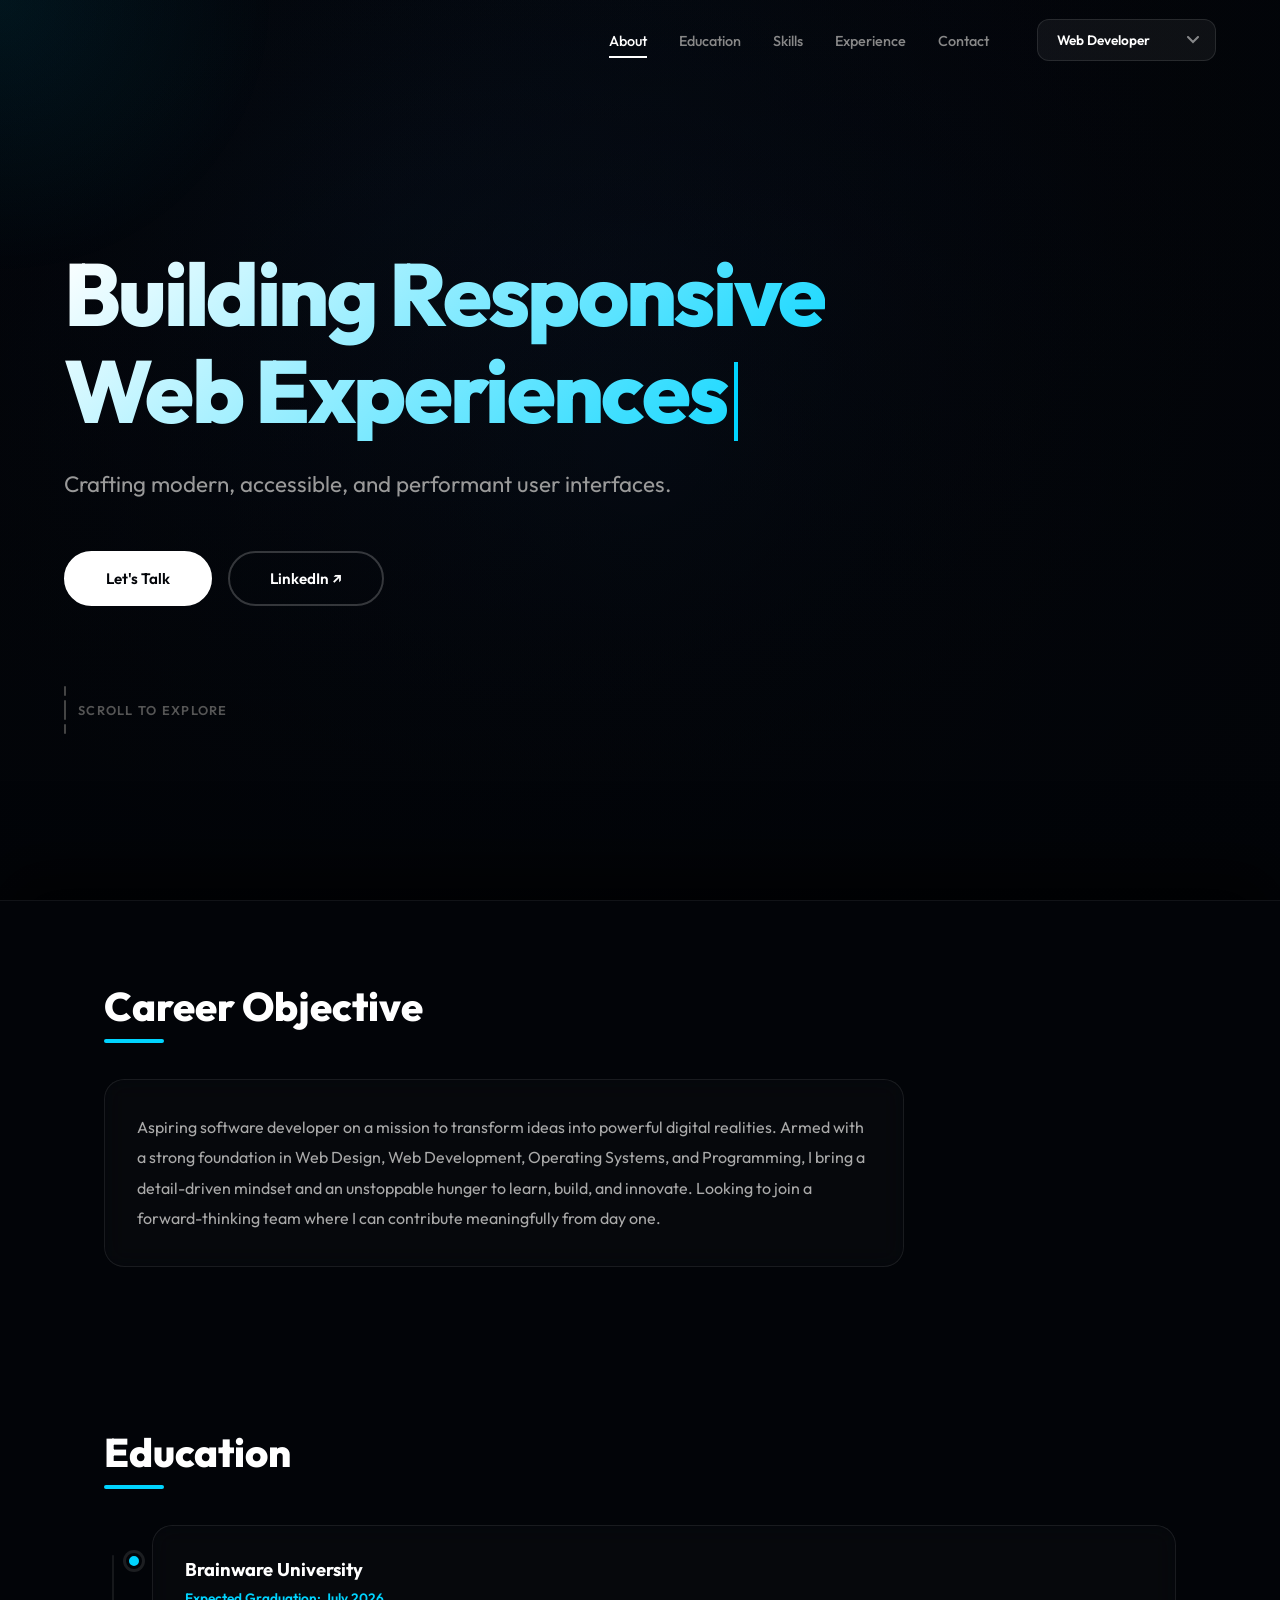
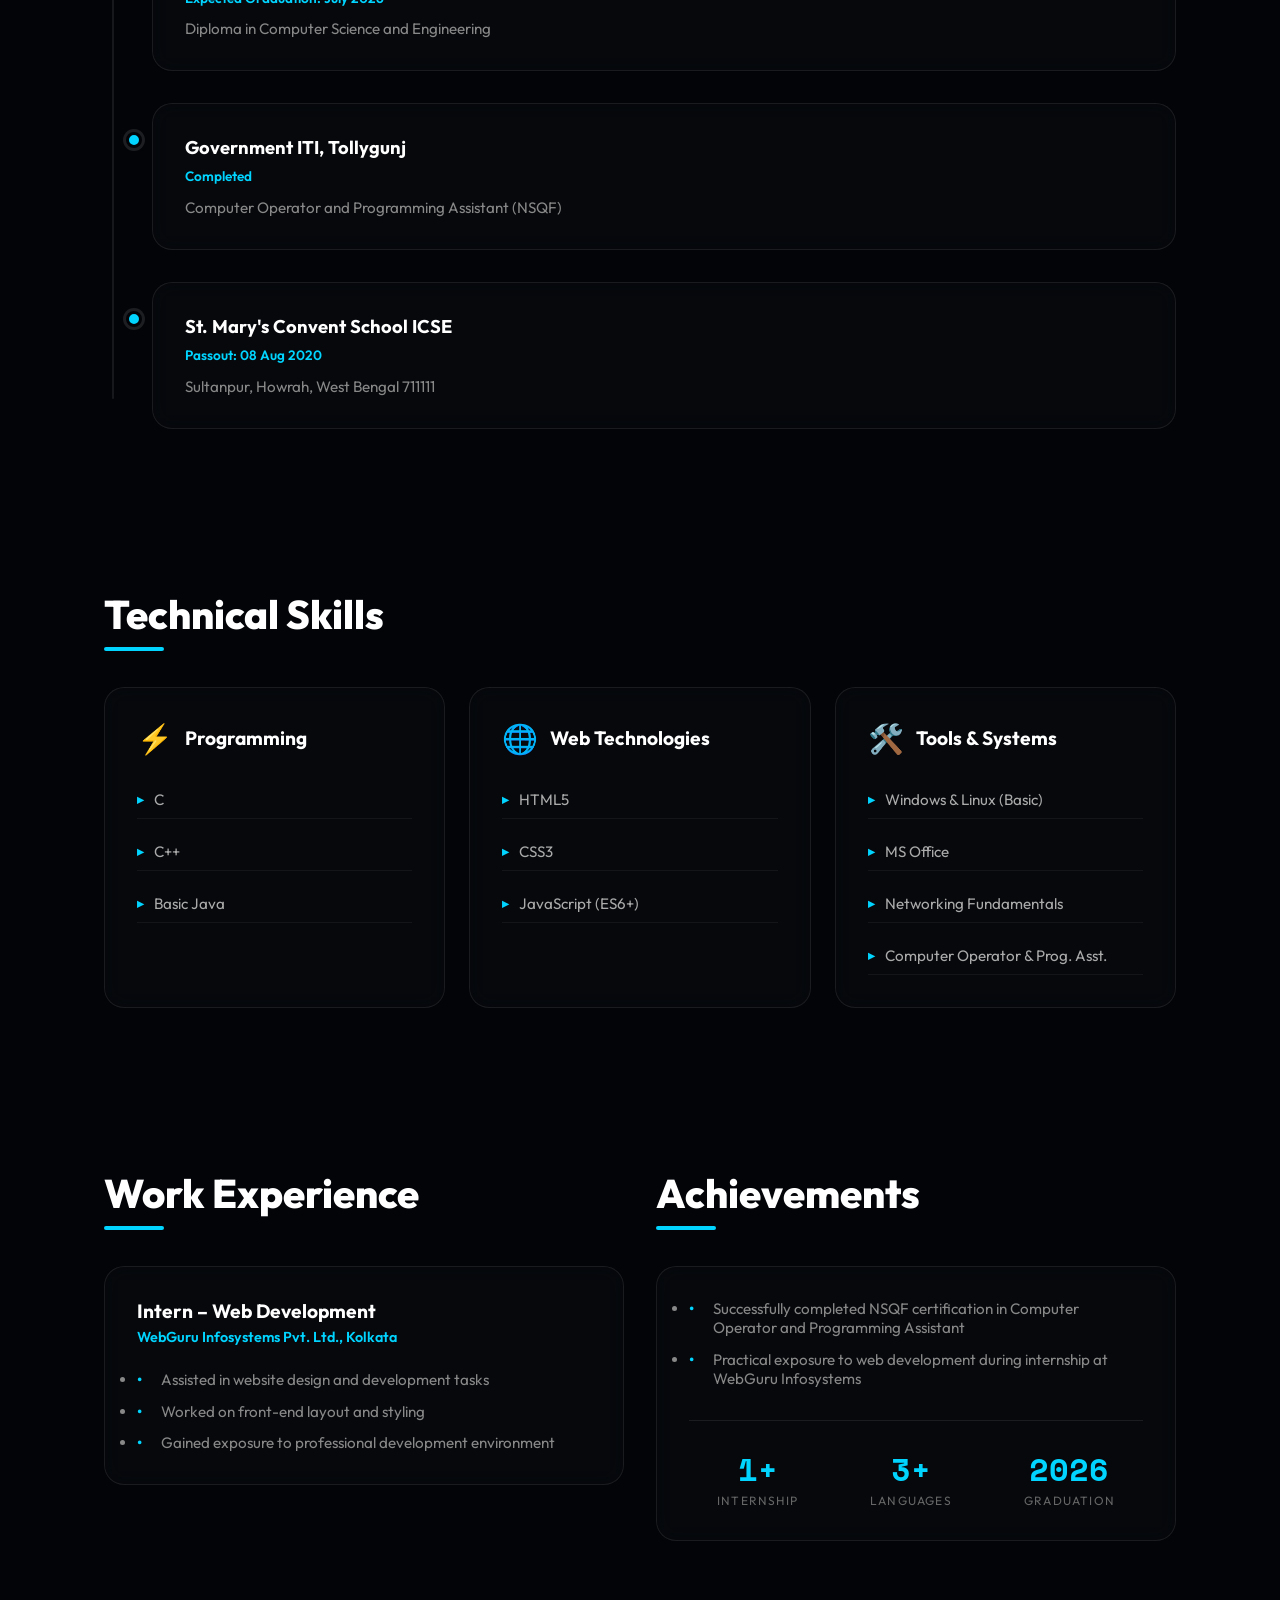
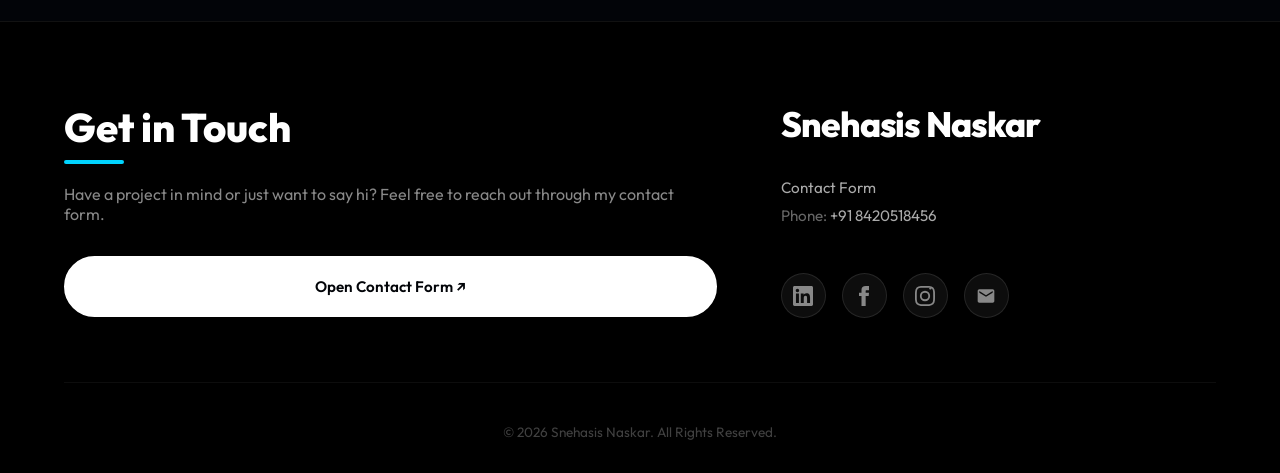
==== Portfolio.html @ 08386477 "Add files via upload" ====
<!DOCTYPE html>
<html lang="en">

<head>
    <meta charset="UTF-8">
    <meta name="viewport" content="width=device-width, initial-scale=1.0">
    <title>Snehasis Naskar | Portfolio</title>
    <meta name="description" content="Portfolio of Snehasis Naskar - Web Designer & Developer">

    <!-- Google Fonts -->
    <link rel="preconnect" href="https://fonts.googleapis.com">
    <link rel="preconnect" href="https://fonts.gstatic.com" crossorigin>
    <link
        href="https://fonts.googleapis.com/css2?family=Outfit:wght@300;400;500;600;700;800&family=Space+Mono:wght@400;700&display=swap"
        rel="stylesheet">
    <link rel="stylesheet" href="style.css">
</head>

<body>
    <!-- Cursor Glow -->
    <div id="cursor-glow"></div>

    <!-- Parallax Background -->
    <div class="parallax-bg" id="parallax-bg">
        <div class="bg-gradient"></div>
        <div id="video-wrapper"
            style="position: absolute; width: 100%; height: 100%; transition: transform 0.1s ease-out;">
            <video id="bg-video" autoplay loop muted playsinline
                style="position: absolute; top: 0; left: 0; width: 100%; height: 100%; object-fit: cover; pointer-events: none;">
                <source src="Mac teardown.mp4" type="video/mp4">
            </video>
            <div class="dynamic-lighting" id="dynamic-lighting"></div>
        </div>
        <div class="bg-overlay"></div>
    </div>

    <!-- Navigation -->
    <nav id="navbar">
        <div class="nav-container">
            <!-- Logo removed -->
            <div style="width: 20px;"></div>

            <div class="desktop-nav">
                <ul class="nav-links">
                    <li><a class="nav-link" data-section="about">About</a></li>
                    <li><a class="nav-link" data-section="education">Education</a></li>
                    <li><a class="nav-link" data-section="skills">Skills</a></li>
                    <li><a class="nav-link" data-section="experience">Experience</a></li>
                    <li><a class="nav-link" data-section="contact">Contact</a></li>
                </ul>

                <select class="variant-selector" id="variant-selector">
                    <option value="web-dev">Web Developer</option>
                    <option value="sys-ops">System Operations</option>
                    <option value="prog">Programmer</option>
                </select>
            </div>

            <button class="mobile-burger" id="mobile-burger">
                <span class="burger-line"></span>
                <span class="burger-line"></span>
                <span class="burger-line"></span>
            </button>
        </div>

        <div class="mobile-menu" id="mobile-menu">
            <a class="nav-link" data-section="about">About</a>
            <a class="nav-link" data-section="education">Education</a>
            <a class="nav-link" data-section="skills">Skills</a>
            <a class="nav-link" data-section="experience">Experience</a>
            <a class="nav-link" data-section="contact">Contact</a>
            <select class="variant-selector">
                <option value="web-dev">Web Developer</option>
                <option value="sys-ops">System Operations</option>
                <option value="prog">Programmer</option>
            </select>
        </div>
    </nav>

    <main>
        <!-- Hero Section -->
        <section id="hero">
            <div class="hero-content">
                <h1 id="headline"></h1>
                <p class="tagline" id="tagline"></p>

                <div class="cta-buttons">
                    <a href="https://docs.google.com/forms/d/e/1FAIpQLSc_lkWkjwYDTWNq-R2OIMHLxlBp-eMsYTxAWvpbk_37scB9UQ/viewform?usp=publish-editor"
                        target="_blank" rel="noopener noreferrer" class="btn btn-primary">Let's Talk</a>
                    <a href="https://www.linkedin.com/in/snehasis-naskar-945448301/" target="_blank"
                        rel="noopener noreferrer" class="btn btn-secondary">
                        LinkedIn ↗
                    </a>
                </div>

                <div class="scroll-indicator">
                    <div class="scroll-bars">
                        <div class="scroll-bar"></div>
                        <div class="scroll-bar"></div>
                        <div class="scroll-bar"></div>
                    </div>
                    Scroll to Explore
                </div>
            </div>
        </section>

        <!-- Main Content -->
        <div class="main-content">
            <!-- About -->
            <section id="about" class="section-content">
                <div class="fade-in-scroll">
                    <h2 class="section-title">Career Objective</h2>
                    <div class="glass-card" style="max-width: 800px;">
                        <p style="color: #aaa; line-height: 1.9; font-size: 1rem;">
                            Aspiring software developer on a mission to transform ideas into powerful digital realities.
                            Armed with a strong foundation in Web Design, Web Development, Operating Systems, and
                            Programming, I bring a detail-driven mindset and an unstoppable hunger to learn, build, and
                            innovate. Looking to join a forward-thinking team where I can contribute meaningfully from
                            day one.
                        </p>
                    </div>
                </div>
            </section>

            <!-- Education -->
            <section id="education" class="section-content">
                <div class="fade-in-scroll">
                    <h2 class="section-title">Education</h2>
                    <div class="timeline-container">
                        <div class="timeline-line"></div>
                        <div class="timeline-items">
                            <div class="timeline-item fade-in-scroll">
                                <div class="timeline-dot"></div>
                                <div class="glass-card">
                                    <h3 class="timeline-school">Brainware University</h3>
                                    <p class="timeline-dates">Expected Graduation: July 2026</p>
                                    <p class="timeline-detail">Diploma in Computer Science and Engineering</p>
                                </div>
                            </div>

                            <div class="timeline-item fade-in-scroll">
                                <div class="timeline-dot"></div>
                                <div class="glass-card">
                                    <h3 class="timeline-school">Government ITI, Tollygunj</h3>
                                    <p class="timeline-dates">Completed</p>
                                    <p class="timeline-detail">Computer Operator and Programming Assistant (NSQF)</p>
                                </div>
                            </div>

                            <div class="timeline-item fade-in-scroll">
                                <div class="timeline-dot"></div>
                                <div class="glass-card">
                                    <h3 class="timeline-school">St. Mary's Convent School ICSE</h3>
                                    <p class="timeline-dates">Passout: 08 Aug 2020</p>
                                    <p class="timeline-detail">Sultanpur, Howrah, West Bengal 711111</p>
                                </div>
                            </div>
                        </div>
                    </div>
                </div>
            </section>

            <!-- Skills -->
            <section id="skills" class="section-content">
                <div class="fade-in-scroll">
                    <h2 class="section-title">Technical Skills</h2>
                    <div class="skills-grid">
                        <div class="glass-card fade-in-scroll">
                            <div class="skill-header">
                                <span class="skill-icon">⚡</span>
                                <h3 class="skill-title">Programming</h3>
                            </div>
                            <div class="skill-items">
                                <div class="skill-item"><span class="skill-arrow">▸</span>C</div>
                                <div class="skill-item"><span class="skill-arrow">▸</span>C++</div>
                                <div class="skill-item"><span class="skill-arrow">▸</span>Basic Java</div>
                            </div>
                        </div>

                        <div class="glass-card fade-in-scroll">
                            <div class="skill-header">
                                <span class="skill-icon">🌐</span>
                                <h3 class="skill-title">Web Technologies</h3>
                            </div>
                            <div class="skill-items">
                                <div class="skill-item"><span class="skill-arrow">▸</span>HTML5</div>
                                <div class="skill-item"><span class="skill-arrow">▸</span>CSS3</div>
                                <div class="skill-item"><span class="skill-arrow">▸</span>JavaScript (ES6+)</div>
                            </div>
                        </div>

                        <div class="glass-card fade-in-scroll">
                            <div class="skill-header">
                                <span class="skill-icon">🛠️</span>
                                <h3 class="skill-title">Tools & Systems</h3>
                            </div>
                            <div class="skill-items">
                                <div class="skill-item"><span class="skill-arrow">▸</span>Windows & Linux (Basic)</div>
                                <div class="skill-item"><span class="skill-arrow">▸</span>MS Office</div>
                                <div class="skill-item"><span class="skill-arrow">▸</span>Networking Fundamentals</div>
                                <div class="skill-item"><span class="skill-arrow">▸</span>Computer Operator & Prog.
                                    Asst.</div>
                            </div>
                        </div>
                    </div>
                </div>
            </section>

            <!-- Experience -->
            <section id="experience" class="section-content">
                <div class="split">
                    <div class="fade-in-scroll">
                        <h2 class="section-title">Work Experience</h2>
                        <div class="glass-card">
                            <h3 class="experience-title">Intern – Web Development</h3>
                            <p class="experience-company">WebGuru Infosystems Pvt. Ltd., Kolkata</p>
                            <ul class="bullet-list">
                                <li class="bullet-item">Assisted in website design and development tasks</li>
                                <li class="bullet-item">Worked on front-end layout and styling</li>
                                <li class="bullet-item">Gained exposure to professional development environment</li>
                            </ul>
                        </div>
                    </div>

                    <div class="fade-in-scroll">
                        <h2 class="section-title">Achievements</h2>
                        <div class="glass-card">
                            <ul class="bullet-list" style="margin-bottom: 2rem;">
                                <li class="bullet-item">Successfully completed NSQF certification in Computer Operator
                                    and Programming Assistant</li>
                                <li class="bullet-item">Practical exposure to web development during internship at
                                    WebGuru Infosystems</li>
                            </ul>
                            <div class="stats">
                                <div class="stat">
                                    <div class="stat-number">1+</div>
                                    <div class="stat-label">Internship</div>
                                </div>
                                <div class="stat">
                                    <div class="stat-number">3+</div>
                                    <div class="stat-label">Languages</div>
                                </div>
                                <div class="stat">
                                    <div class="stat-number">2026</div>
                                    <div class="stat-label">Graduation</div>
                                </div>
                            </div>
                        </div>
                    </div>
                </div>
            </section>
        </div>
    </main>

    <!-- Footer / Contact -->
    <footer id="contact">
        <div class="footer-container">
            <div class="fade-in-scroll">
                <div class="footer-content">
                    <div class="contact-form-container fade-in-scroll">
                        <h3 class="section-title" style="margin-bottom: 2rem;">Get in Touch</h3>
                        <p style="color: #888; margin-bottom: 2rem;">Have a project in mind or just want to say hi? Feel
                            free to reach out through my contact form.</p>
                        <a href="https://docs.google.com/forms/d/e/1FAIpQLSc_lkWkjwYDTWNq-R2OIMHLxlBp-eMsYTxAWvpbk_37scB9UQ/viewform?usp=publish-editor"
                            target="_blank" rel="noopener noreferrer" class="btn btn-primary"
                            style="width: 100%; display: flex; align-items: center; justify-content: center; gap: 0.5rem; padding: 1.2rem;">
                            Open Contact Form ↗
                        </a>
                    </div>

                    <div class="footer-info fade-in-scroll">
                        <h2 style="margin-bottom: 2rem;">Snehasis Naskar</h2>
                        <p>
                            <a href="https://docs.google.com/forms/d/e/1FAIpQLSc_lkWkjwYDTWNq-R2OIMHLxlBp-eMsYTxAWvpbk_37scB9UQ/viewform?usp=publish-editor"
                                target="_blank" rel="noopener noreferrer" class="footer-link">Contact Form</a>
                        </p>
                        <p>
                            Phone:
                            <a href="tel:8420518456" class="footer-link">+91 8420518456</a>
                        </p>

                        <div class="social-links" style="margin-top: 3rem;">
                            <a href="https://www.linkedin.com/in/snehasis-naskar-945448301/" target="_blank"
                                rel="noopener noreferrer" class="social-btn" aria-label="LinkedIn">
                                <svg width="20" height="20" viewBox="0 0 24 24" fill="currentColor">
                                    <path
                                        d="M20.447 20.452h-3.554v-5.569c0-1.328-.027-3.037-1.852-3.037-1.853 0-2.136 1.445-2.136 2.939v5.667H9.351V9h3.414v1.561h.046c.477-.9 1.637-1.85 3.37-1.85 3.601 0 4.267 2.37 4.267 5.455v6.286zM5.337 7.433c-1.144 0-2.063-.926-2.063-2.065 0-1.138.92-2.063 2.063-2.063 1.14 0 2.064.925 2.064 2.063 0 1.139-.925 2.065-2.064 2.065zm1.782 13.019H3.555V9h3.564v11.452zM22.225 0H1.771C.792 0 0 .774 0 1.729v20.542C0 23.227.792 24 1.771 24h20.451C23.2 24 24 23.227 24 22.271V1.729C24 .774 23.2 0 22.222 0h.003z" />
                                </svg>
                            </a>
                            <a href="https://www.facebook.com/profile.php?id=61574860652946" target="_blank"
                                rel="noopener noreferrer" class="social-btn" aria-label="Facebook">
                                <svg width="20" height="20" viewBox="0 0 24 24" fill="currentColor">
                                    <path
                                        d="M9 8h-3v4h3v12h5v-12h3.642l.358-4h-4v-1.667c0-.955.192-1.333 1.115-1.333h2.885v-5h-3.808c-3.596 0-5.192 1.583-5.192 4.615v3.385z" />
                                </svg>
                            </a>
                            <a href="https://www.instagram.com/theobysnehasis?igsh=OGsxNzd0MXVta3pm" target="_blank"
                                rel="noopener noreferrer" class="social-btn" aria-label="Instagram">
                                <svg width="20" height="20" viewBox="0 0 24 24" fill="currentColor">
                                    <path
                                        d="M12 2.163c3.204 0 3.584.012 4.85.07 3.252.148 4.771 1.691 4.919 4.919.058 1.265.069 1.645.069 4.849 0 3.205-.012 3.584-.069 4.849-.149 3.225-1.664 4.771-4.919 4.919-1.266.058-1.644.07-4.85.07-3.204 0-3.584-.012-4.849-.07-3.26-.149-4.771-1.699-4.919-4.92-.058-1.265-.07-1.644-.07-4.849 0-3.204.013-3.583.07-4.849.149-3.227 1.664-4.771 4.919-4.919 1.266-.057 1.645-.069 4.849-.069zM12 0C8.741 0 8.333.014 7.053.072 2.695.272.273 2.69.073 7.052.014 8.333 0 8.741 0 12c0 3.259.014 3.668.072 4.948.2 4.358 2.618 6.78 6.98 6.98C8.333 23.986 8.741 24 12 24c3.259 0 3.668-.014 4.948-.072 4.354-.2 6.782-2.618 6.979-6.98.059-1.28.073-1.689.073-4.948 0-3.259-.014-3.667-.072-4.947-.196-4.354-2.617-6.78-6.979-6.98C15.668.014 15.259 0 12 0zm0 5.838a6.162 6.162 0 100 12.324 6.162 6.162 0 000-12.324zM12 16a4 4 0 110-8 4 4 0 010 8zm6.406-11.845a1.44 1.44 0 100-2.881 1.44 1.44 0 000 2.881z" />
                                </svg>
                            </a>
                            <a href="https://docs.google.com/forms/d/e/1FAIpQLSc_lkWkjwYDTWNq-R2OIMHLxlBp-eMsYTxAWvpbk_37scB9UQ/viewform?usp=publish-editor"
                                target="_blank" rel="noopener noreferrer" class="social-btn" aria-label="Email">
                                <svg width="20" height="20" viewBox="0 0 24 24" fill="currentColor">
                                    <path
                                        d="M20 4H4C2.9 4 2.01 4.9 2.01 6L2 18C2 19.1 2.9 20 4 20H20C21.1 20 22 19.1 22 18V6C22 4.9 21.1 4 20 4ZM20 8L12 13L4 8V6L12 11L20 6V8Z" />
                                </svg>
                            </a>
                        </div>
                    </div>
                </div>

                <div class="footer-bottom">
                    © 2026 Snehasis Naskar. All Rights Reserved.
                </div>
            </div>
        </div>
    </footer>
    <script src="Script.js"></script>
</body>

</html>
---- style.css ----
* {
    margin: 0;
    padding: 0;
    box-sizing: border-box;
}

html {
    scroll-behavior: smooth;
}

body {
    font-family: 'Outfit', 'Segoe UI', sans-serif;
    background: #020408;
    color: #ffffff;
    min-height: 100vh;
    overflow-x: hidden;
    -webkit-font-smoothing: antialiased;
    -moz-osx-font-smoothing: grayscale;
}

:root {
    --accent-color: #00d4ff;
}

/* Animations */
@keyframes pulse {
    0% {
        transform: scale(1);
        opacity: 0.8;
    }

    100% {
        transform: scale(1.05);
        opacity: 1;
    }
}

@keyframes float {

    0%,
    100% {
        transform: translateY(0px) translateX(0px);
    }

    50% {
        transform: translateY(-30px) translateX(20px);
    }
}

@keyframes blink {

    0%,
    100% {
        opacity: 0.3;
    }

    50% {
        opacity: 1;
    }
}

@keyframes fadeInUp {
    from {
        opacity: 0;
        transform: translateY(40px);
    }

    to {
        opacity: 1;
        transform: translateY(0);
    }
}

/* Cursor Glow */
#cursor-glow {
    pointer-events: none;
    position: fixed;
    top: 0;
    left: 0;
    z-index: 5;
    width: 600px;
    height: 600px;
    border-radius: 50%;
    transform: translate(-300px, -300px);
    transition: background 0.6s ease;
}

/* Parallax Background */
.parallax-bg {
    position: fixed;
    top: 0;
    left: 0;
    width: 100%;
    height: 100vh;
    z-index: -1;
    overflow: hidden;
    will-change: transform;
}

.bg-gradient {
    position: absolute;
    inset: 0;
    background: radial-gradient(circle at 30% 20%, #0a1628 0%, #020408 100%);
    animation: pulse 20s ease-in-out infinite alternate;
}

/* Animated background (replaces frame animation) */
.bg-canvas-css {
    position: absolute;
    width: 100%;
    height: 100%;
    opacity: 0.45;
    background:
        radial-gradient(ellipse 80% 60% at 20% 30%, rgba(0, 212, 255, 0.12) 0%, transparent 60%),
        radial-gradient(ellipse 60% 80% at 80% 70%, rgba(0, 255, 136, 0.08) 0%, transparent 60%),
        radial-gradient(ellipse 100% 100% at 50% 50%, rgba(10, 22, 40, 0.6) 0%, #020408 80%);
    animation: bgShift 12s ease-in-out infinite alternate;
}

@keyframes bgShift {
    0% {
        background-position: 0% 0%;
        filter: hue-rotate(0deg) saturate(1.2);
    }

    50% {
        background-position: 100% 100%;
        filter: hue-rotate(20deg) saturate(1.4);
    }

    100% {
        background-position: 50% 50%;
        filter: hue-rotate(-10deg) saturate(1.1);
    }
}

.dynamic-lighting {
    position: absolute;
    top: 0;
    left: 0;
    width: 100%;
    height: 100%;
    background: radial-gradient(circle at var(--mouse-x, 50%) var(--mouse-y, 50%), transparent 0%, rgba(2, 4, 8, 0.9) 100%);
    pointer-events: none;
    z-index: 1;
}

.bg-overlay {
    position: absolute;
    inset: 0;
    background:
        radial-gradient(circle at 50% 50%, transparent 0%, rgba(2, 4, 8, 0.4) 100%),
        linear-gradient(180deg, rgba(2, 4, 8, 0.2) 0%, rgba(2, 4, 8, 0.9) 100%);
    z-index: 2;
}

#bg-canvas {
    z-index: 1;
}

/* Navigation */
nav {
    position: fixed;
    top: 0;
    left: 0;
    right: 0;
    height: 80px;
    z-index: 100;
    transition: all 0.4s cubic-bezier(0.16, 1, 0.3, 1);
}

nav.scrolled {
    background: rgba(2, 4, 8, 0.9);
    backdrop-filter: blur(20px);
    -webkit-backdrop-filter: blur(20px);
    border-bottom: 1px solid rgba(255, 255, 255, 0.08);
}

.nav-container {
    max-width: 1400px;
    margin: 0 auto;
    padding: 0 5%;
    height: 100%;
    display: flex;
    align-items: center;
    justify-content: space-between;
}

@keyframes bgShift {
    0% {
        background-position: 0% 0%;
        filter: hue-rotate(0deg) saturate(1.2);
    }

    50% {
        background-position: 100% 100%;
        filter: hue-rotate(20deg) saturate(1.4);
    }

    100% {
        background-position: 50% 50%;
        filter: hue-rotate(-10deg) saturate(1.1);
    }
}

/* Contact Form Styles */
.contact-form {
    display: flex;
    flex-direction: column;
    gap: 1.2rem;
}

.form-group input,
.form-group textarea {
    width: 100%;
    background: rgba(255, 255, 255, 0.05);
    border: 1px solid rgba(255, 255, 255, 0.1);
    border-radius: 12px;
    padding: 1rem;
    color: #fff;
    font-family: inherit;
    font-size: 0.95rem;
    transition: all 0.3s ease;
}

.form-group input:focus,
.form-group textarea:focus {
    outline: none;
    border-color: var(--accent-color);
    background: rgba(255, 255, 255, 0.08);
    box-shadow: 0 0 15px rgba(0, 212, 255, 0.1);
}

.form-status {
    text-align: center;
    font-size: 0.9rem;
    margin-top: 1rem;
    min-height: 1.2rem;
}

.form-status.success {
    color: #39ff14;
}

.form-status.error {
    color: #ff4444;
}

.footer-content {
    display: grid;
    grid-template-columns: 1.2fr 0.8fr;
    gap: 4rem;
    align-items: start;
}

@media (max-width: 968px) {
    .footer-content {
        grid-template-columns: 1fr;
        gap: 3rem;
    }
}

.scene:hover .ring-outer {
    animation-duration: 6s;
}

.scene:hover .ring-glow {
    animation-duration: 2s;
}

.desktop-nav {
    display: flex;
    align-items: center;
    gap: 3rem;
}

.nav-links {
    display: flex;
    gap: 2rem;
    list-style: none;
}

.nav-link {
    position: relative;
    font-size: 0.9rem;
    font-weight: 500;
    color: #888;
    transition: color 0.3s ease;
    cursor: pointer;
    padding: 0.5rem 0;
    text-decoration: none;
}

.nav-link:hover,
.nav-link.active {
    color: #fff;
}

.nav-link::after {
    content: '';
    position: absolute;
    bottom: 0;
    left: 0;
    width: 100%;
    height: 2px;
    background: currentColor;
    transform: scaleX(0);
    transform-origin: right;
    transition: transform 0.3s cubic-bezier(0.16, 1, 0.3, 1);
}

.nav-link:hover::after,
.nav-link.active::after {
    transform: scaleX(1);
    transform-origin: left;
}

.variant-selector {
    appearance: none;
    background: rgba(255, 255, 255, 0.05);
    border: 1px solid rgba(255, 255, 255, 0.1);
    color: #fff;
    padding: 0.7rem 2.5rem 0.7rem 1.2rem;
    border-radius: 12px;
    font-family: 'Outfit', sans-serif;
    font-size: 0.85rem;
    font-weight: 600;
    cursor: pointer;
    outline: none;
    transition: all 0.3s ease;
    background-image: url("data:image/svg+xml,%3Csvg width='12' height='8' viewBox='0 0 12 8' fill='none' xmlns='http://www.w3.org/2000/svg'%3E%3Cpath d='M1 1L6 6L11 1' stroke='white' stroke-opacity='0.5' stroke-width='2' stroke-linecap='round'/%3E%3C/svg%3E");
    background-repeat: no-repeat;
    background-position: right 1rem center;
}

.mobile-burger {
    display: none;
    background: none;
    border: none;
    cursor: pointer;
    padding: 10px;
    flex-direction: column;
    gap: 6px;
}

.burger-line {
    display: block;
    width: 28px;
    height: 2px;
    background: #fff;
    border-radius: 2px;
    transition: all 0.3s cubic-bezier(0.16, 1, 0.3, 1);
}

.burger-open .burger-line:nth-child(1) {
    transform: translateY(8px) rotate(45deg);
}

.burger-open .burger-line:nth-child(2) {
    opacity: 0;
}

.burger-open .burger-line:nth-child(3) {
    transform: translateY(-8px) rotate(-45deg);
}

.mobile-menu {
    position: fixed;
    top: 80px;
    left: 0;
    right: 0;
    bottom: 0;
    background: rgba(2, 4, 8, 0.98);
    backdrop-filter: blur(20px);
    transform: translateX(100%);
    transition: transform 0.4s cubic-bezier(0.16, 1, 0.3, 1);
    display: flex;
    flex-direction: column;
    align-items: center;
    justify-content: center;
    gap: 2rem;
    padding: 2rem;
    z-index: 99;
}

.mobile-menu.open {
    transform: translateX(0);
}

/* Hero Section */
#hero {
    min-height: 100vh;
    display: flex;
    align-items: center;
    padding: 0 5%;
    position: relative;
    z-index: 1;
}

.hero-content {
    max-width: 900px;
    padding-top: 80px;
}

h1 {
    font-size: clamp(2.8rem, 7vw, 5.5rem);
    font-weight: 800;
    line-height: 1.1;
    margin-bottom: 1.5rem;
    letter-spacing: -0.03em;
    white-space: pre-line;
    font-family: 'Outfit', sans-serif;
    min-height: 12rem;
    background: linear-gradient(135deg, #ffffff 0%, var(--accent-color) 100%);
    -webkit-background-clip: text;
    background-clip: text;
    -webkit-text-fill-color: transparent;
    background-clip: text;
    transition: background 0.6s ease;
}

.cursor {
    display: inline-block;
    width: 4px;
    height: 0.9em;
    background: var(--accent-color);
    margin-left: 8px;
    animation: blink 1s infinite;
    vertical-align: middle;
    transition: background 0.5s;
}

.tagline {
    font-size: clamp(1.1rem, 2vw, 1.4rem);
    color: #999;
    font-weight: 400;
    margin-bottom: 3rem;
    max-width: 650px;
    line-height: 1.7;
}

.cta-buttons {
    display: flex;
    gap: 1rem;
    flex-wrap: wrap;
}

.btn {
    display: inline-block;
    padding: 1rem 2.5rem;
    border-radius: 50px;
    font-weight: 600;
    font-size: 0.95rem;
    transition: all 0.3s cubic-bezier(0.16, 1, 0.3, 1);
    cursor: pointer;
    text-decoration: none;
    position: relative;
    overflow: hidden;
}

.btn::before {
    content: '';
    position: absolute;
    top: 0;
    left: -100%;
    width: 100%;
    height: 100%;
    background: linear-gradient(90deg, transparent, rgba(255, 255, 255, 0.1), transparent);
    transition: left 0.5s;
}

.btn:hover::before {
    left: 100%;
}

.btn-primary {
    background: #fff;
    color: #020408;
    border: 2px solid #fff;
}

.btn-primary:hover {
    background: transparent;
    color: #fff;
    transform: translateY(-2px);
    box-shadow: 0 10px 30px rgba(255, 255, 255, 0.2);
}

.btn-secondary {
    background: transparent;
    color: #fff;
    border: 2px solid rgba(255, 255, 255, 0.2);
}

.btn-secondary:hover {
    border-color: #fff;
    background: rgba(255, 255, 255, 0.05);
    transform: translateY(-2px);
}

.scroll-indicator {
    margin-top: 5rem;
    display: flex;
    align-items: center;
    gap: 12px;
    color: #555;
    font-size: 0.8rem;
    font-weight: 600;
    text-transform: uppercase;
    letter-spacing: 0.1em;
}

.scroll-bars {
    display: flex;
    flex-direction: column;
    gap: 4px;
}

.scroll-bar {
    width: 2px;
    background: #444;
    border-radius: 2px;
}

.scroll-bar:nth-child(1) {
    height: 10px;
    animation: blink 1s ease infinite;
}

.scroll-bar:nth-child(2) {
    height: 20px;
    animation: blink 1.3s ease infinite;
}

.scroll-bar:nth-child(3) {
    height: 10px;
    animation: blink 1.6s ease infinite;
}

/* Main Content */
.main-content {
    position: relative;
    background: #020408;
    z-index: 2;
    border-top: 1px solid rgba(255, 255, 255, 0.06);
    box-shadow: 0 -30px 60px rgba(0, 0, 0, 0.7);
}

.section-content {
    padding: 5rem 5%;
    max-width: 1200px;
    margin: 0 auto;
}

.section-title {
    font-size: 2.5rem;
    font-weight: 800;
    margin-bottom: 3rem;
    position: relative;
    display: inline-block;
}

.section-title::after {
    content: '';
    position: absolute;
    bottom: -12px;
    left: 0;
    width: 60px;
    height: 4px;
    background: var(--accent-color);
    border-radius: 2px;
    transition: background 0.5s;
}

.glass-card {
    background: rgba(255, 255, 255, 0.02);
    border: 1px solid rgba(255, 255, 255, 0.08);
    backdrop-filter: blur(12px);
    -webkit-backdrop-filter: blur(12px);
    border-radius: 20px;
    padding: 2rem;
    transition: all 0.4s cubic-bezier(0.16, 1, 0.3, 1);
}

.glass-card:hover {
    transform: translateY(-6px);
    background: rgba(255, 255, 255, 0.04);
    border-color: rgba(255, 255, 255, 0.15);
    box-shadow: 0 20px 60px rgba(0, 0, 0, 0.4);
}

.fade-in-scroll {
    opacity: 0;
    transform: translateY(40px);
    transition: opacity 0.8s cubic-bezier(0.16, 1, 0.3, 1), transform 0.8s cubic-bezier(0.16, 1, 0.3, 1);
}

.fade-in-scroll.visible {
    opacity: 1;
    transform: translateY(0);
}

/* Timeline */
.timeline-container {
    position: relative;
    padding-left: 3rem;
}

.timeline-line {
    position: absolute;
    left: 8px;
    top: 30px;
    bottom: 30px;
    width: 2px;
    background: rgba(255, 255, 255, 0.08);
    border-radius: 2px;
}

.timeline-items {
    display: flex;
    flex-direction: column;
    gap: 2rem;
}

.timeline-item {
    position: relative;
}

.timeline-dot {
    position: absolute;
    left: -1.6rem;
    top: 1.8rem;
    width: 16px;
    height: 16px;
    border-radius: 50%;
    background: var(--accent-color);
    border: 3px solid #020408;
    box-shadow: 0 0 0 3px rgba(255, 255, 255, 0.1);
    transition: all 0.4s ease, background 0.5s;
}

.timeline-school {
    font-size: 1.15rem;
    font-weight: 700;
    margin-bottom: 0.5rem;
}

.timeline-dates {
    color: var(--accent-color);
    font-size: 0.85rem;
    font-weight: 600;
    margin-bottom: 0.8rem;
    transition: color 0.5s;
}

.timeline-detail {
    color: #888;
    font-size: 0.95rem;
}

/* Skills Grid */
.skills-grid {
    display: grid;
    grid-template-columns: repeat(auto-fit, minmax(300px, 1fr));
    gap: 1.5rem;
}

.skill-header {
    display: flex;
    align-items: center;
    gap: 12px;
    margin-bottom: 1.5rem;
}

.skill-icon {
    font-size: 1.8rem;
}

.skill-dot {
    width: 8px;
    height: 8px;
    border-radius: 50%;
    background: var(--accent-color);
    transition: background 0.5s;
}

.skill-title {
    font-size: 1.2rem;
    font-weight: 700;
}

.skill-items {
    display: flex;
    flex-direction: column;
    gap: 0.8rem;
}

.skill-item {
    display: flex;
    align-items: center;
    gap: 10px;
    padding: 0.6rem 0;
    color: #aaa;
    font-size: 0.95rem;
    border-bottom: 1px solid rgba(255, 255, 255, 0.05);
}

.skill-arrow {
    color: var(--accent-color);
    font-size: 0.8rem;
    font-weight: 700;
    transition: color 0.5s;
}

/* Split Layout */
.split {
    display: grid;
    grid-template-columns: repeat(auto-fit, minmax(400px, 1fr));
    gap: 2rem;
}

.experience-title {
    font-size: 1.2rem;
    font-weight: 700;
    margin-bottom: 0.3rem;
}

.experience-company {
    color: var(--accent-color);
    font-size: 0.9rem;
    font-weight: 600;
    margin-bottom: 1.5rem;
    transition: color 0.5s;
}

.bullet-list {
    display: flex;
    flex-direction: column;
    gap: 0.8rem;
}

.bullet-item {
    color: #888;
    font-size: 0.95rem;
    padding-left: 1.5rem;
    position: relative;
}

.bullet-item::before {
    content: '•';
    position: absolute;
    left: 0;
    color: var(--accent-color);
    font-weight: 700;
    transition: color 0.5s;
}

.stats {
    display: flex;
    justify-content: space-around;
    padding-top: 2rem;
    border-top: 1px solid rgba(255, 255, 255, 0.08);
    gap: 1rem;
}

.stat {
    text-align: center;
}

.stat-number {
    font-size: 2rem;
    font-weight: 800;
    color: var(--accent-color);
    line-height: 1;
    font-family: 'Space Mono', monospace;
    transition: color 0.5s;
}

.stat-label {
    font-size: 0.75rem;
    color: #666;
    margin-top: 8px;
    text-transform: uppercase;
    letter-spacing: 0.1em;
}

/* Footer */
footer {
    background: #000;
    border-top: 1px solid rgba(255, 255, 255, 0.08);
    padding: 5rem 5% 2rem;
}

.footer-container {
    max-width: 1200px;
    margin: 0 auto;
}

.footer-info h2 {
    font-size: 2.2rem;
    font-weight: 800;
    margin-bottom: 1.5rem;
    letter-spacing: -0.03em;
}

.footer-info p {
    color: #666;
    margin-bottom: 0.6rem;
    font-size: 0.95rem;
}

.footer-link {
    color: #aaa;
    transition: all 0.3s ease;
    text-decoration: none;
}

.footer-link:hover {
    color: #fff;
    text-decoration: underline;
    text-underline-offset: 4px;
}

.social-links {
    display: flex;
    gap: 1rem;
}

.social-btn {
    display: flex;
    align-items: center;
    justify-content: center;
    width: 45px;
    height: 45px;
    border-radius: 50%;
    background: rgba(255, 255, 255, 0.05);
    border: 1px solid rgba(255, 255, 255, 0.1);
    color: #888;
    transition: all 0.3s cubic-bezier(0.16, 1, 0.3, 1);
    text-decoration: none;
}

.social-btn:hover {
    background: rgba(255, 255, 255, 0.1);
    border-color: rgba(255, 255, 255, 0.3);
    color: #fff;
    transform: translateY(-3px);
}

.footer-bottom {
    border-top: 1px solid rgba(255, 255, 255, 0.05);
    padding-top: 2.5rem;
    margin-top: 4rem;
    text-align: center;
    color: rgba(255, 255, 255, 0.25);
    font-size: 0.85rem;
}

/* Responsive */
@media (max-width: 968px) {
    .desktop-nav {
        display: none !important;
    }

    .mobile-burger {
        display: flex !important;
    }

    .split,
    .skills-grid {
        grid-template-columns: 1fr;
    }
}

@media (max-width: 768px) {
    .section-content {
        padding: 3rem 5%;
    }

    h1 {
        font-size: 2.5rem;
    }
}
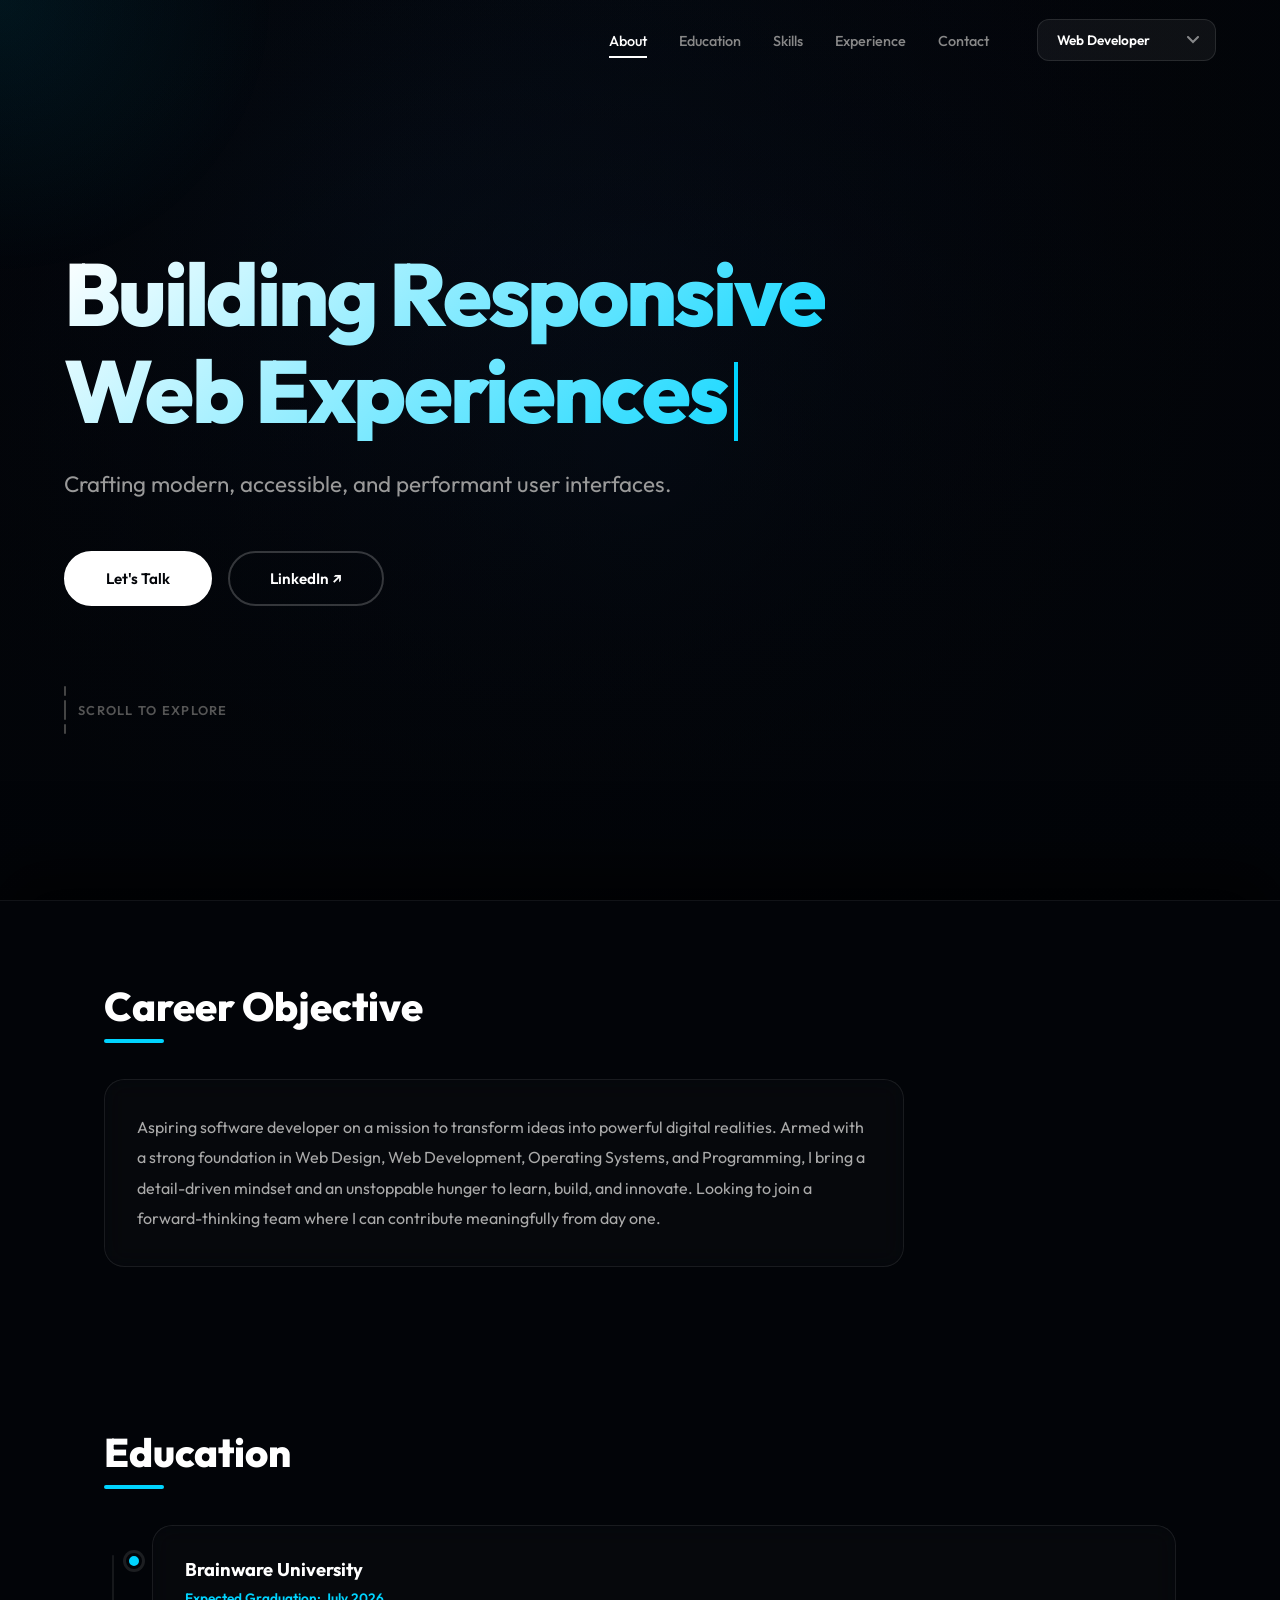
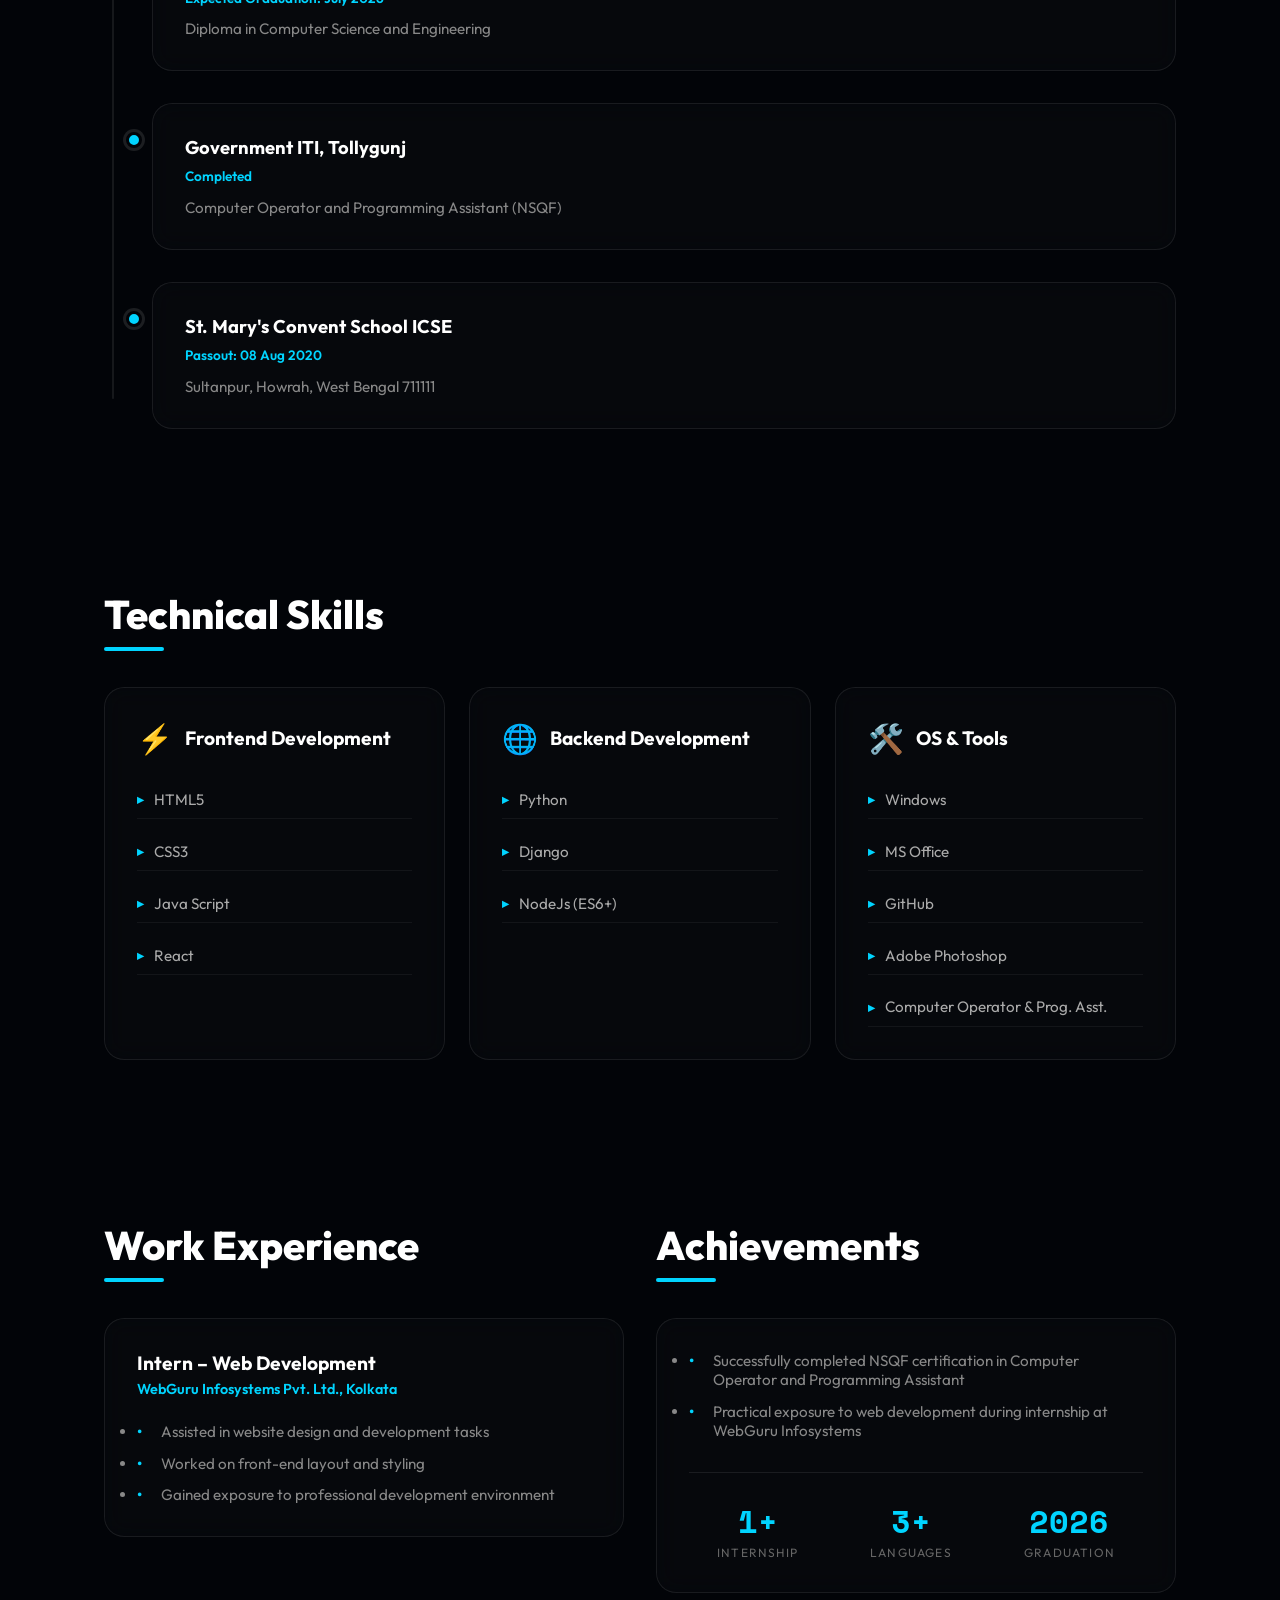
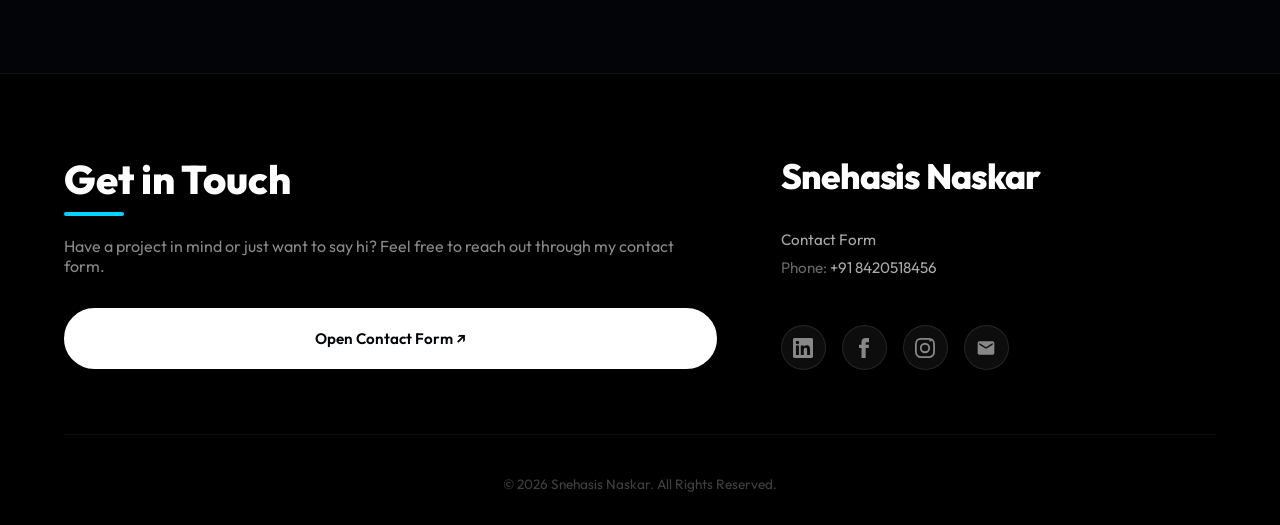
==== commit 965c7a46: "Update print statement from 'Hello' to 'Goodbye'" ====
--- a/Portfolio.html
+++ b/Portfolio.html
@@ -168,36 +168,38 @@
                         <div class="glass-card fade-in-scroll">
                             <div class="skill-header">
                                 <span class="skill-icon">⚡</span>
-                                <h3 class="skill-title">Programming</h3>
+                                <h3 class="skill-title">Frontend Development</h3>
                             </div>
                             <div class="skill-items">
-                                <div class="skill-item"><span class="skill-arrow">▸</span>C</div>
-                                <div class="skill-item"><span class="skill-arrow">▸</span>C++</div>
-                                <div class="skill-item"><span class="skill-arrow">▸</span>Basic Java</div>
+                                <div class="skill-item"><span class="skill-arrow">▸</span>HTML5</div>
+                                <div class="skill-item"><span class="skill-arrow">▸</span>CSS3</div>
+                                <div class="skill-item"><span class="skill-arrow">▸</span>Java Script</div>
+                                <div class="skill-item"><span class="skill-arrow">▸</span>React</div>
                             </div>
                         </div>
 
                         <div class="glass-card fade-in-scroll">
                             <div class="skill-header">
                                 <span class="skill-icon">🌐</span>
-                                <h3 class="skill-title">Web Technologies</h3>
+                                <h3 class="skill-title">Backend Development</h3>
                             </div>
                             <div class="skill-items">
-                                <div class="skill-item"><span class="skill-arrow">▸</span>HTML5</div>
-                                <div class="skill-item"><span class="skill-arrow">▸</span>CSS3</div>
-                                <div class="skill-item"><span class="skill-arrow">▸</span>JavaScript (ES6+)</div>
+                                <div class="skill-item"><span class="skill-arrow">▸</span>Python</div>
+                                <div class="skill-item"><span class="skill-arrow">▸</span>Django</div>
+                                <div class="skill-item"><span class="skill-arrow">▸</span>NodeJs (ES6+)</div>
                             </div>
                         </div>
 
                         <div class="glass-card fade-in-scroll">
                             <div class="skill-header">
                                 <span class="skill-icon">🛠️</span>
-                                <h3 class="skill-title">Tools & Systems</h3>
+                                <h3 class="skill-title">OS & Tools</h3>
                             </div>
                             <div class="skill-items">
-                                <div class="skill-item"><span class="skill-arrow">▸</span>Windows & Linux (Basic)</div>
+                                <div class="skill-item"><span class="skill-arrow">▸</span>Windows</div>
                                 <div class="skill-item"><span class="skill-arrow">▸</span>MS Office</div>
-                                <div class="skill-item"><span class="skill-arrow">▸</span>Networking Fundamentals</div>
+                                <div class="skill-item"><span class="skill-arrow">▸</span>GitHub</div>
+                                <div class="skill-item"><span class="skill-arrow">▸</span>Adobe Photoshop</div>
                                 <div class="skill-item"><span class="skill-arrow">▸</span>Computer Operator & Prog.
                                     Asst.</div>
                             </div>
@@ -321,4 +323,4 @@
     <script src="Script.js"></script>
 </body>
 
-</html>+</html>
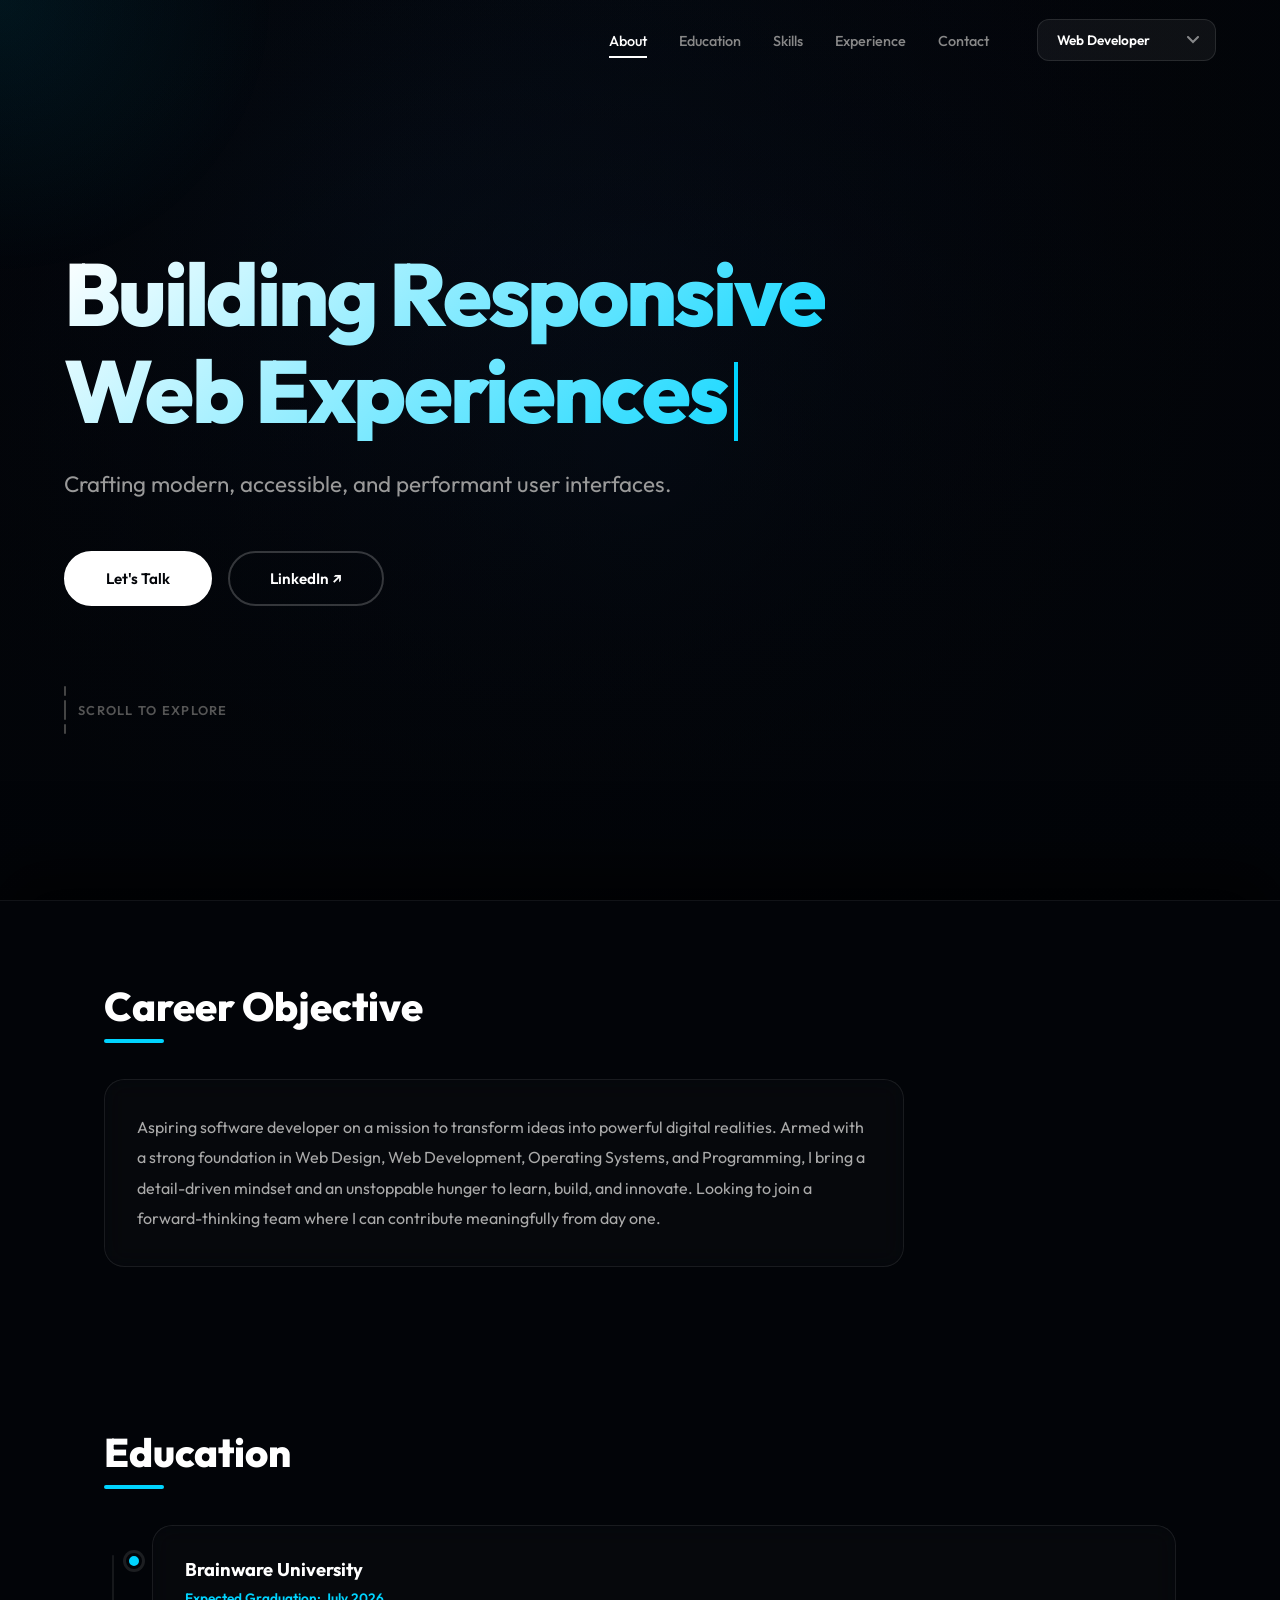
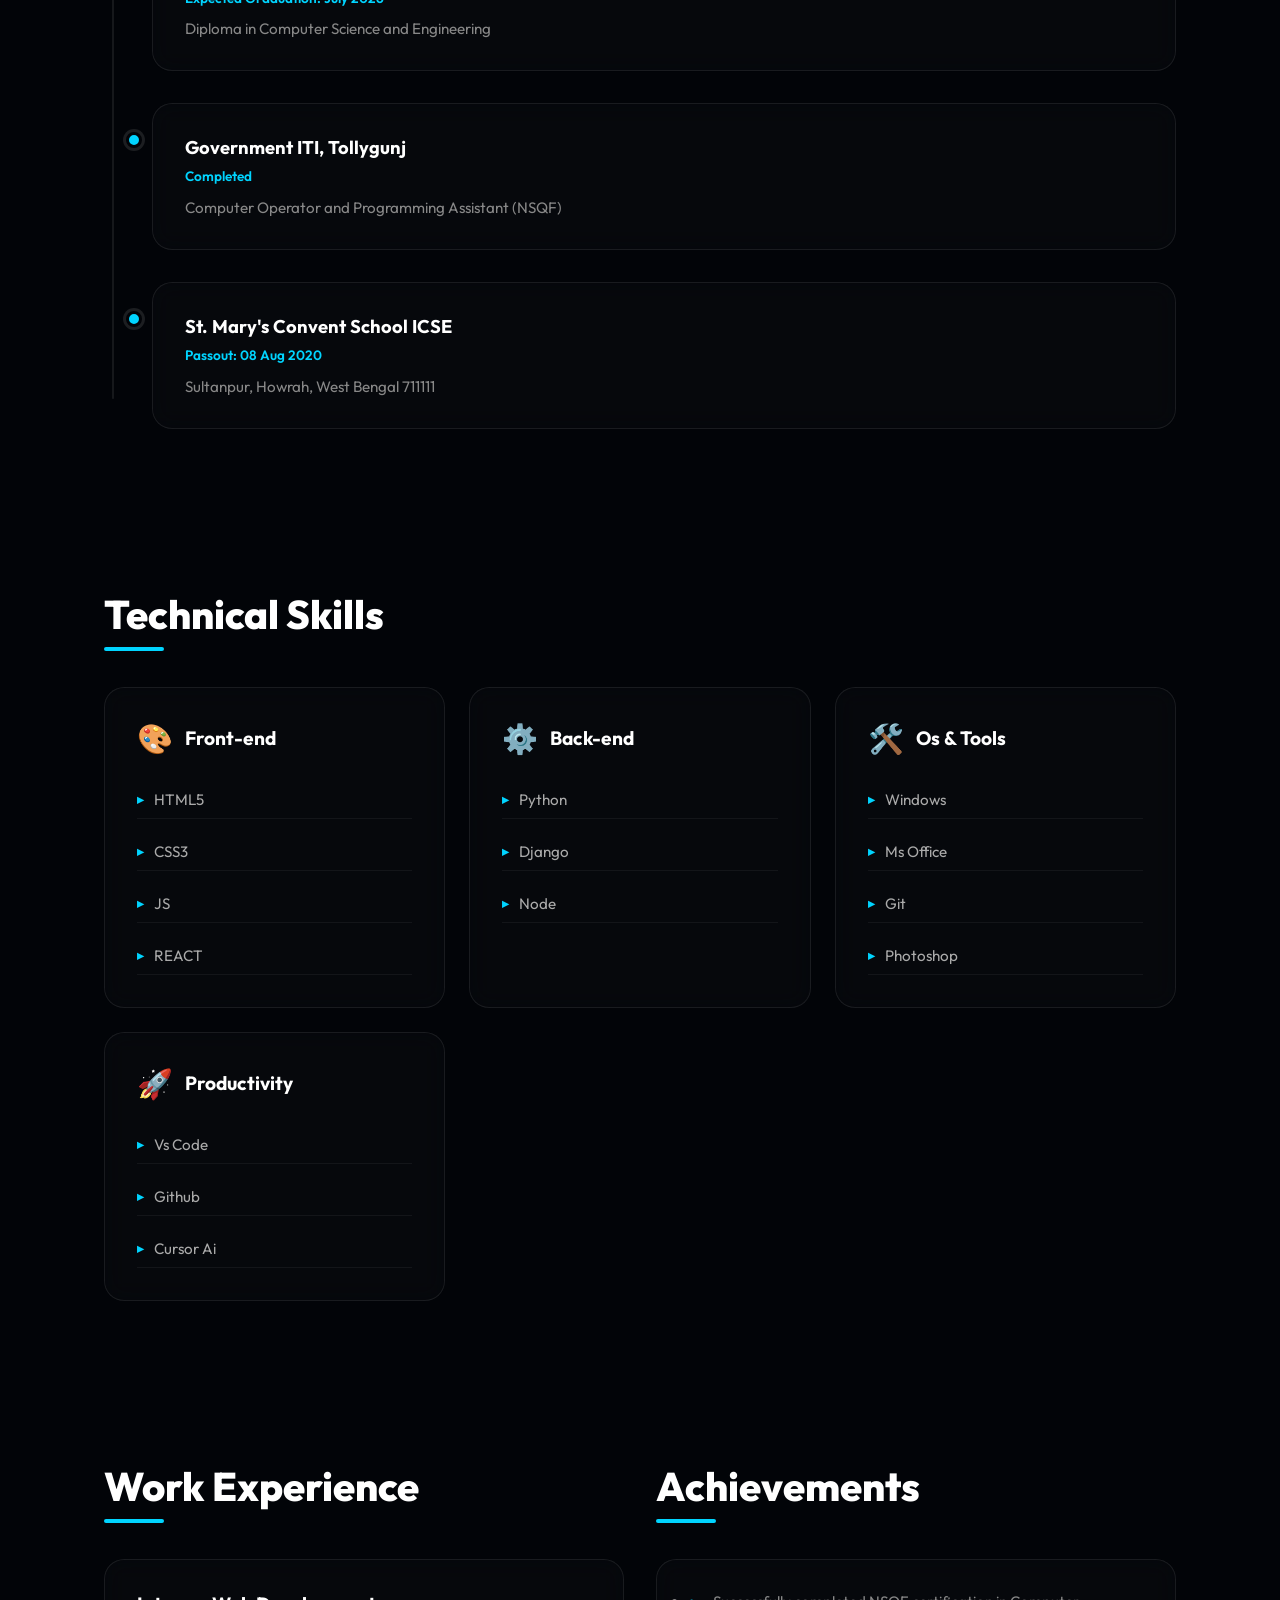
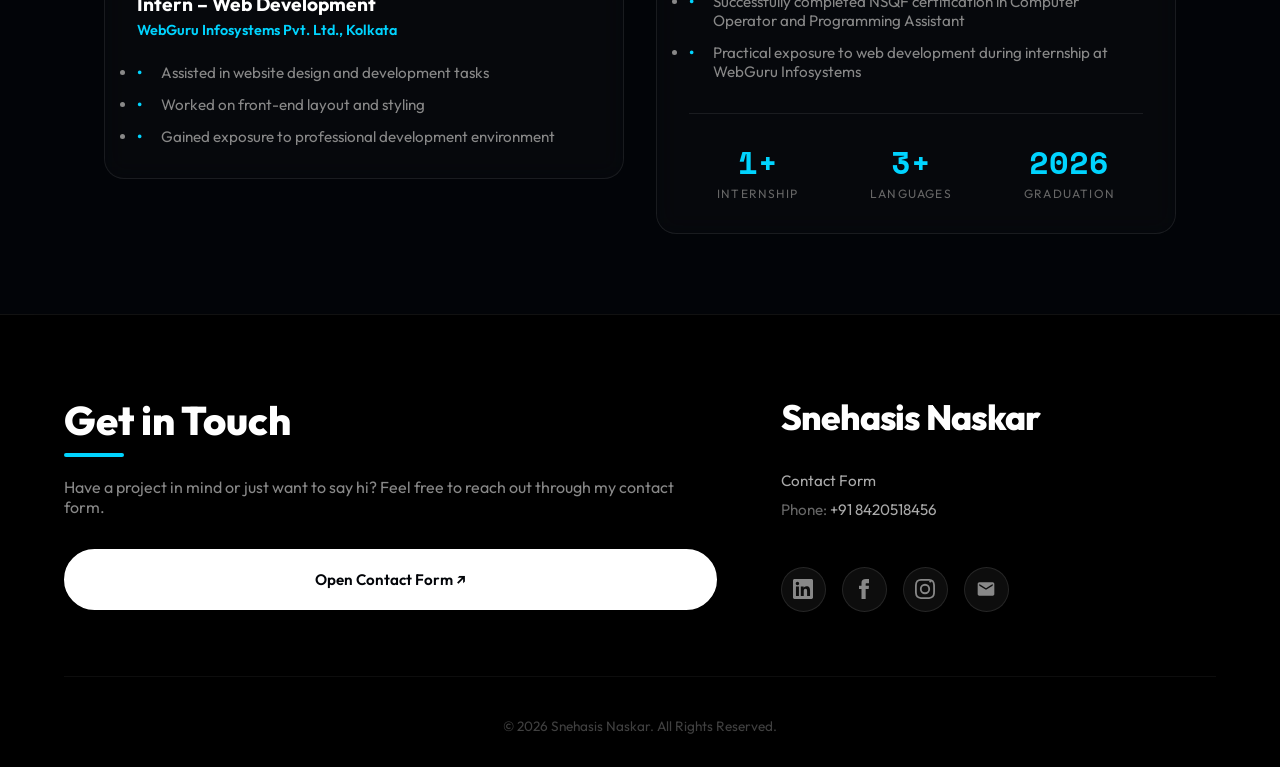
==== commit 24d4b7f3: "Update print statement from 'Hello' to 'Goodbye'" ====
--- a/Portfolio.html
+++ b/Portfolio.html
@@ -167,41 +167,51 @@
                     <div class="skills-grid">
                         <div class="glass-card fade-in-scroll">
                             <div class="skill-header">
-                                <span class="skill-icon">⚡</span>
-                                <h3 class="skill-title">Frontend Development</h3>
+                                <span class="skill-icon">🎨</span>
+                                <h3 class="skill-title">Front-end</h3>
                             </div>
                             <div class="skill-items">
                                 <div class="skill-item"><span class="skill-arrow">▸</span>HTML5</div>
                                 <div class="skill-item"><span class="skill-arrow">▸</span>CSS3</div>
-                                <div class="skill-item"><span class="skill-arrow">▸</span>Java Script</div>
-                                <div class="skill-item"><span class="skill-arrow">▸</span>React</div>
+                                <div class="skill-item"><span class="skill-arrow">▸</span>JS</div>
+                                <div class="skill-item"><span class="skill-arrow">▸</span>REACT</div>
                             </div>
                         </div>
 
                         <div class="glass-card fade-in-scroll">
                             <div class="skill-header">
-                                <span class="skill-icon">🌐</span>
-                                <h3 class="skill-title">Backend Development</h3>
+                                <span class="skill-icon">⚙️</span>
+                                <h3 class="skill-title">Back-end</h3>
                             </div>
                             <div class="skill-items">
                                 <div class="skill-item"><span class="skill-arrow">▸</span>Python</div>
                                 <div class="skill-item"><span class="skill-arrow">▸</span>Django</div>
-                                <div class="skill-item"><span class="skill-arrow">▸</span>NodeJs (ES6+)</div>
+                                <div class="skill-item"><span class="skill-arrow">▸</span>Node</div>
                             </div>
                         </div>
 
                         <div class="glass-card fade-in-scroll">
                             <div class="skill-header">
                                 <span class="skill-icon">🛠️</span>
-                                <h3 class="skill-title">OS & Tools</h3>
+                                <h3 class="skill-title">Os & Tools</h3>
                             </div>
                             <div class="skill-items">
                                 <div class="skill-item"><span class="skill-arrow">▸</span>Windows</div>
-                                <div class="skill-item"><span class="skill-arrow">▸</span>MS Office</div>
-                                <div class="skill-item"><span class="skill-arrow">▸</span>GitHub</div>
-                                <div class="skill-item"><span class="skill-arrow">▸</span>Adobe Photoshop</div>
-                                <div class="skill-item"><span class="skill-arrow">▸</span>Computer Operator & Prog.
-                                    Asst.</div>
+                                <div class="skill-item"><span class="skill-arrow">▸</span>Ms Office</div>
+                                <div class="skill-item"><span class="skill-arrow">▸</span>Git</div>
+                                <div class="skill-item"><span class="skill-arrow">▸</span>Photoshop</div>
+                            </div>
+                        </div>
+
+                        <div class="glass-card fade-in-scroll">
+                            <div class="skill-header">
+                                <span class="skill-icon">🚀</span>
+                                <h3 class="skill-title">Productivity</h3>
+                            </div>
+                            <div class="skill-items">
+                                <div class="skill-item"><span class="skill-arrow">▸</span>Vs Code</div>
+                                <div class="skill-item"><span class="skill-arrow">▸</span>Github</div>
+                                <div class="skill-item"><span class="skill-arrow">▸</span>Cursor Ai</div>
                             </div>
                         </div>
                     </div>
